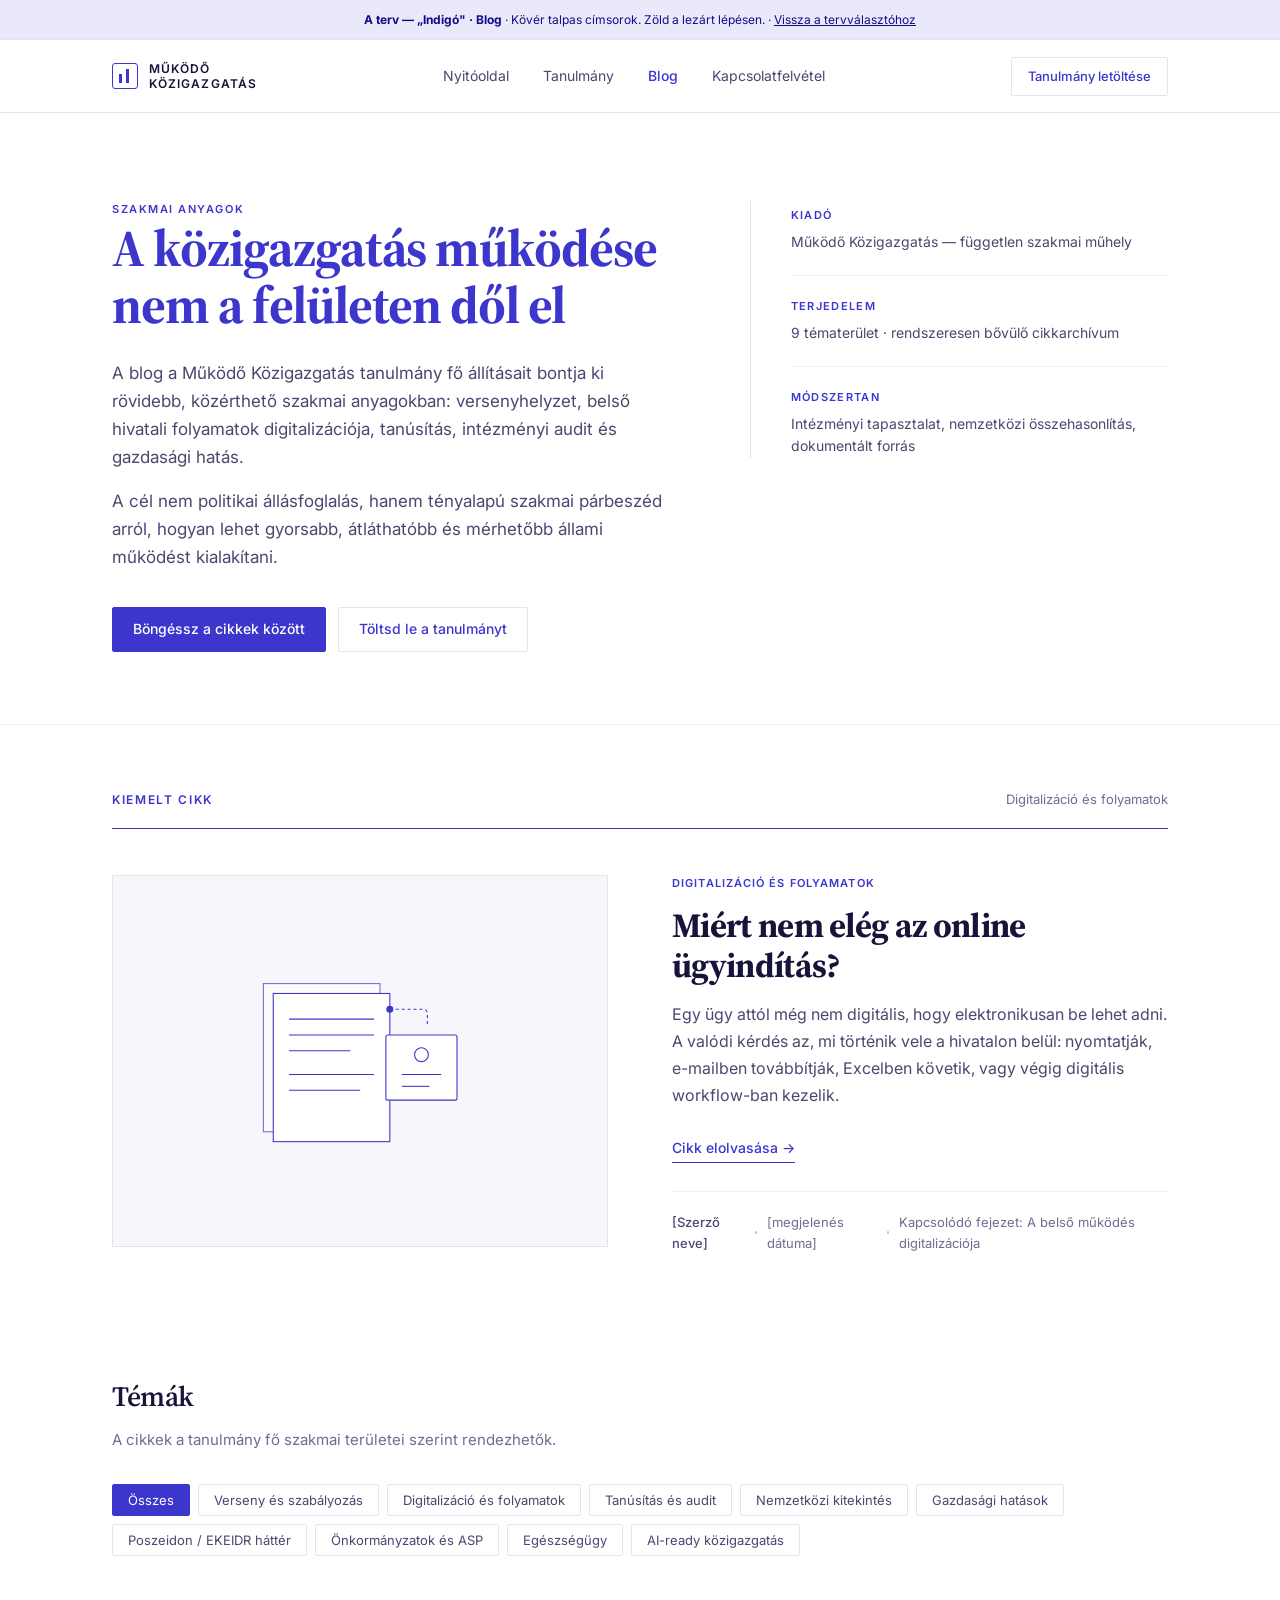
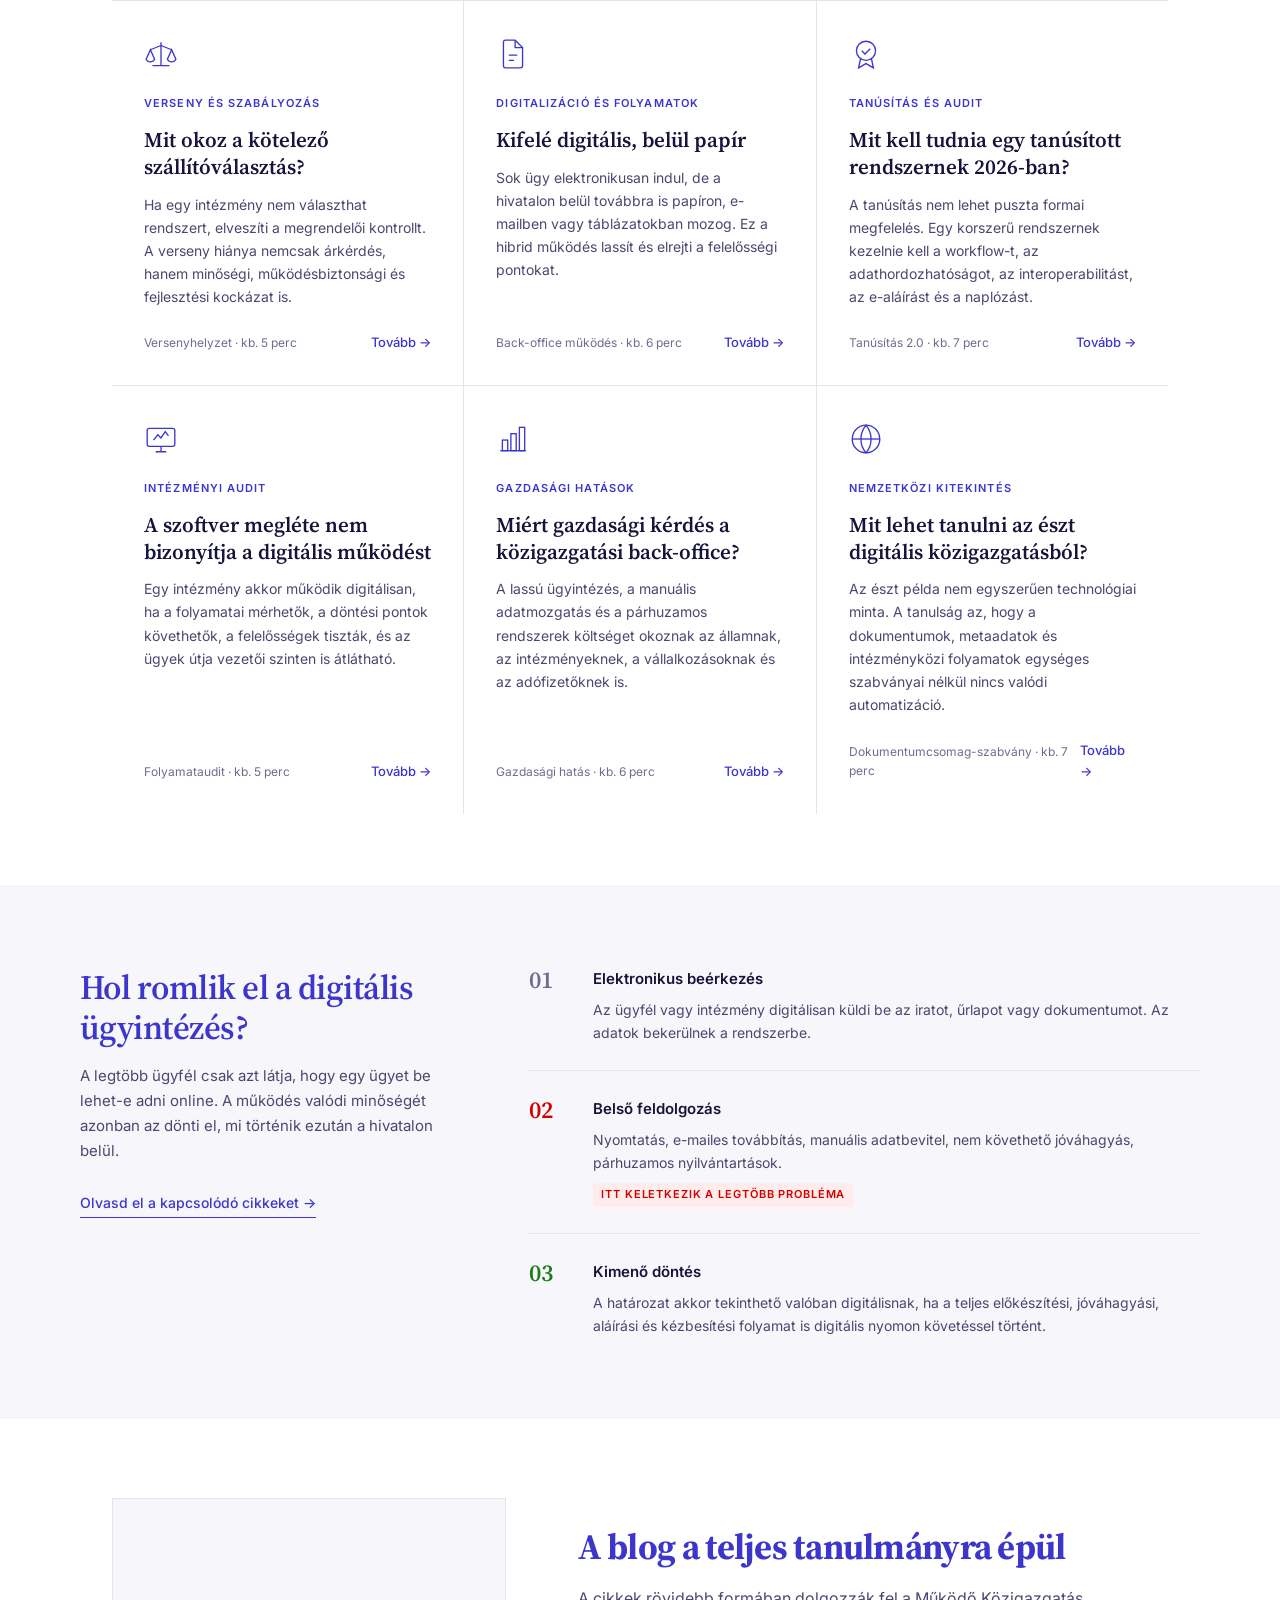
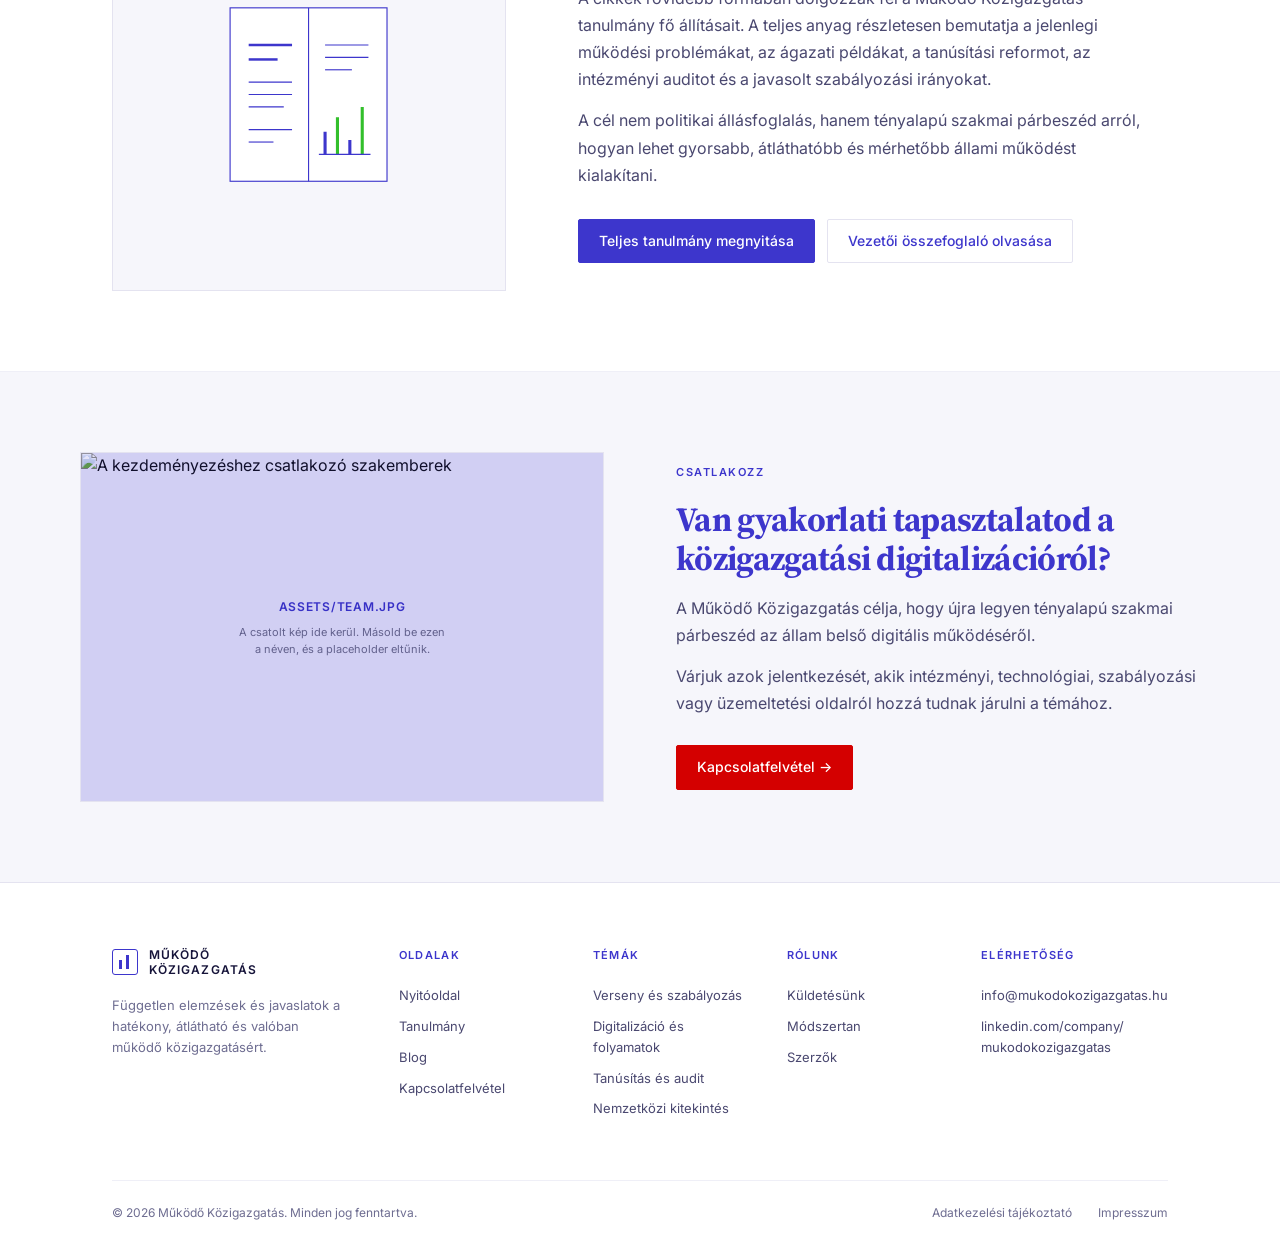
==== A-blog.html @ 6ee003f8 "Add files via upload" ====
<!DOCTYPE html>
<html lang="hu">
<head>
<meta charset="utf-8">
<meta name="viewport" content="width=device-width, initial-scale=1">
<title>A terv — Blog · Működő Közigazgatás</title>
<link href="https://fonts.googleapis.com/css2?family=Source+Serif+4:opsz,wght@8..60,400;8..60,600;8..60,700&family=Inter:wght@400;500;600&display=swap" rel="stylesheet">
<style>
:root{
  --indigo:#3D36CC;
  --indigo-deep:#130D87;
  --red-text:#D40000;
  --green:#32BF2B;
  --green-text:#1F7A1A;
  --green-soft:#E9F8E8;
  --ink:#16143A;
  --ink-2:#4A4870;
  --ink-3:#6E6D91;
  --line:#E4E3F0;
  --line-soft:#EFEFF7;
  --bg:#ffffff;
  --bg-2:#F6F6FB;
  --indigo-soft:#EAE9FA;
  --maxw:1120px;
  --serif:"Source Serif 4",Georgia,serif;
  --sans:"Inter",-apple-system,BlinkMacSystemFont,"Segoe UI",sans-serif;
}
*{box-sizing:border-box;margin:0;padding:0}
html{scroll-behavior:smooth}
body{font-family:var(--sans);color:var(--ink);background:var(--bg);
  -webkit-font-smoothing:antialiased;font-size:16px;line-height:1.6}
.wrap{max-width:var(--maxw);margin:0 auto;padding:0 32px}
a{color:inherit;text-decoration:none}

header{border-bottom:1px solid var(--line);position:sticky;top:0;
  background:rgba(255,255,255,.93);backdrop-filter:blur(8px);z-index:50}
.hdr{display:flex;align-items:center;justify-content:space-between;height:72px}
.logo{display:flex;align-items:center;gap:11px}
.logo-mark{width:26px;height:26px;border:1.5px solid var(--indigo);border-radius:3px;position:relative;flex:none}
.logo-mark::before,.logo-mark::after{content:"";position:absolute;bottom:5px;width:3px;background:var(--indigo)}
.logo-mark::before{left:6px;height:9px}
.logo-mark::after{left:13px;height:14px}
.logo-txt{font-size:12px;font-weight:600;letter-spacing:.09em;text-transform:uppercase;line-height:1.25}
nav{display:flex;align-items:center;gap:34px}
nav a{font-size:14px;color:var(--ink-2);transition:color .15s}
nav a:hover,nav a.active{color:var(--indigo)}
nav a.active{font-weight:500}
.btn{display:inline-flex;align-items:center;gap:8px;font-size:14px;font-weight:500;
  padding:10px 20px;border-radius:2px;border:1px solid var(--indigo);background:var(--indigo);
  color:#fff;transition:all .15s;cursor:pointer;font-family:inherit}
.btn:hover{background:var(--indigo-deep);border-color:var(--indigo-deep)}
.btn-ghost{background:transparent;color:var(--indigo);border-color:var(--line)}
.btn-ghost:hover{background:var(--indigo-soft);border-color:var(--indigo)}
.btn-red{background:var(--red-text);border-color:var(--red-text)}
.btn-red:hover{background:#a80000;border-color:#a80000}
.btn-sm{padding:8px 16px;font-size:13px}
.link-arrow{display:inline-flex;align-items:center;gap:8px;font-size:14px;font-weight:500;
  color:var(--indigo);padding-bottom:3px;border-bottom:1px solid var(--indigo);transition:gap .15s}
.link-arrow:hover{gap:13px}
.eyebrow{font-size:11px;font-weight:600;letter-spacing:.14em;text-transform:uppercase;color:var(--indigo)}
.sec-head{display:flex;align-items:baseline;justify-content:space-between;
  padding-bottom:18px;border-bottom:1px solid var(--indigo);margin-bottom:40px}
.sec-head h2{font-size:12px;font-weight:600;letter-spacing:.14em;text-transform:uppercase;color:var(--indigo)}
.sec-head span{font-size:13px;color:var(--ink-3)}

/* HERO */
.hero{padding:88px 0 72px;border-bottom:1px solid var(--line-soft)}
.hero-grid{display:grid;grid-template-columns:1.15fr .85fr;gap:72px;align-items:start}
h1{font-family:var(--serif);font-weight:700;font-size:52px;line-height:1.1;
  letter-spacing:-.02em;margin-bottom:26px;color:var(--indigo)}
.lead{font-size:17px;line-height:1.65;color:var(--ink-2);max-width:52ch}
.lead + .lead{margin-top:16px}
.hero-cta{display:flex;gap:12px;margin-top:36px}
.hero-side{border-left:1px solid var(--line);padding-left:40px;padding-top:6px}
.hero-side dt{font-size:11px;font-weight:600;letter-spacing:.12em;text-transform:uppercase;
  color:var(--indigo);margin-bottom:6px}
.hero-side dd{font-size:14px;color:var(--ink-2);padding-bottom:22px;margin-bottom:22px;
  border-bottom:1px solid var(--line-soft)}
.hero-side dd:last-child{border:0;padding-bottom:0;margin-bottom:0}

/* FEATURED */
.featured{padding:64px 0}
.feat{display:grid;grid-template-columns:1fr 1fr;gap:64px;align-items:center}
.feat-img{aspect-ratio:4/3;background:var(--bg-2);border:1px solid var(--line);
  display:flex;align-items:center;justify-content:center}
.feat-img svg{width:60%;height:auto}
.tag{display:inline-block;font-size:11px;font-weight:600;letter-spacing:.1em;
  text-transform:uppercase;color:var(--indigo);margin-bottom:14px}
.feat h3{font-family:var(--serif);font-weight:700;font-size:34px;line-height:1.16;
  letter-spacing:-.02em;margin-bottom:16px}
.feat p{font-size:16px;color:var(--ink-2);line-height:1.68;margin-bottom:26px}
.meta{display:flex;align-items:center;gap:10px;font-size:13px;color:var(--ink-3);
  padding-top:20px;border-top:1px solid var(--line-soft)}
.meta .dot{width:3px;height:3px;border-radius:50%;background:#C3C2D8}
.meta strong{font-weight:500;color:var(--ink-2)}

/* FILTERS */
.topics{padding:56px 0 0}
.topics-intro{max-width:60ch;margin-bottom:32px}
.topics-intro h2{font-family:var(--serif);font-weight:600;font-size:28px;
  letter-spacing:-.015em;margin-bottom:10px}
.topics-intro p{font-size:15px;color:var(--ink-3)}
.filters{display:flex;flex-wrap:wrap;gap:8px;padding-bottom:44px;border-bottom:1px solid var(--line)}
.chip{font-size:13px;color:var(--ink-2);padding:7px 15px;border:1px solid var(--line);
  border-radius:2px;background:#fff;cursor:pointer;transition:all .15s;font-family:inherit}
.chip:hover{border-color:var(--indigo);color:var(--indigo)}
.chip.on{background:var(--indigo);border-color:var(--indigo);color:#fff}

/* GRID */
.grid{display:grid;grid-template-columns:repeat(3,1fr);gap:1px;background:var(--line);margin-bottom:72px}
.card{padding:36px 32px 32px;background:var(--bg);display:flex;flex-direction:column;transition:background .18s}
.card:hover{background:var(--bg-2)}
.card-icon{width:34px;height:34px;margin-bottom:24px;color:var(--indigo)}
.card-icon svg{width:100%;height:100%;stroke:currentColor;fill:none;stroke-width:1.25}
.card h3{font-family:var(--serif);font-weight:600;font-size:21px;line-height:1.28;margin-bottom:12px}
.card p{font-size:14px;color:var(--ink-2);line-height:1.65;margin-bottom:24px;flex:1}
.card-foot{display:flex;align-items:center;justify-content:space-between;font-size:12px;color:var(--ink-3)}
.card-foot .arrow{color:var(--indigo);font-weight:500;font-size:13px}

/* PROCESS */
.process{background:var(--bg-2);border-top:1px solid var(--line-soft);border-bottom:1px solid var(--line-soft)}
.process-in{padding:80px 0}
.process-grid{display:grid;grid-template-columns:.9fr 1.6fr;gap:72px}
.process h2{font-family:var(--serif);font-weight:600;font-size:34px;line-height:1.18;
  letter-spacing:-.015em;margin-bottom:16px;color:var(--indigo)}
.process .sub{font-size:15px;color:var(--ink-2);line-height:1.68}
.steps{display:flex;flex-direction:column}
.step{display:grid;grid-template-columns:44px 1fr;gap:20px;padding:26px 0;border-bottom:1px solid var(--line)}
.step:first-child{padding-top:0}
.step:last-child{border-bottom:0;padding-bottom:0}
.step-num{font-family:var(--serif);font-weight:600;font-size:24px;color:var(--ink-3);line-height:1.1}
.step.hot .step-num{color:var(--red-text)}
.step.done .step-num{color:var(--green-text)}
.step h4{font-size:15px;font-weight:600;margin-bottom:7px}
.step p{font-size:14px;color:var(--ink-2);line-height:1.65}
.step-flag{display:inline-block;margin-top:9px;font-size:11px;font-weight:600;
  letter-spacing:.08em;text-transform:uppercase;color:var(--red-text);
  background:#FFECEB;padding:3px 8px;border-radius:2px}

/* STUDY */
.study{padding:80px 0}
.study-grid{display:grid;grid-template-columns:.8fr 1.2fr;gap:72px;align-items:center}
.study-img{aspect-ratio:1/1;background:var(--bg-2);border:1px solid var(--line);
  display:flex;align-items:center;justify-content:center}
.study-img svg{width:58%;height:auto}
.study h2{font-family:var(--serif);font-weight:700;font-size:36px;line-height:1.14;
  letter-spacing:-.02em;margin-bottom:18px;color:var(--indigo)}
.study p{font-size:16px;color:var(--ink-2);line-height:1.7;margin-bottom:14px;max-width:58ch}
.study .cta{display:flex;gap:12px;margin-top:30px}

/* JOIN — itt a csapatkép */
.join{background:var(--bg-2);border-top:1px solid var(--line-soft)}
.join-in{padding:80px 0}
.join-grid{display:grid;grid-template-columns:1fr 1fr;gap:72px;align-items:center}
.join h2{font-family:var(--serif);font-weight:700;font-size:34px;line-height:1.16;
  letter-spacing:-.02em;margin-bottom:16px;color:var(--indigo)}
.join p{font-size:16px;color:var(--ink-2);line-height:1.7;max-width:54ch;margin-bottom:14px}
.join .cta{margin-top:28px}
.photo{position:relative;aspect-ratio:3/2;overflow:hidden;border:1px solid var(--line);background:var(--indigo-soft)}
.photo img{width:100%;height:100%;object-fit:cover;display:block;filter:saturate(.72) contrast(1.04)}
.photo::after{content:"";position:absolute;inset:0;background:var(--indigo);
  mix-blend-mode:multiply;opacity:.14;pointer-events:none}
.photo .ph{position:absolute;inset:0;display:flex;flex-direction:column;
  align-items:center;justify-content:center;gap:8px;text-align:center;padding:24px;
  font-size:12px;color:var(--indigo);letter-spacing:.06em;text-transform:uppercase;font-weight:600}
.photo .ph small{display:block;font-size:11px;letter-spacing:0;text-transform:none;
  font-weight:400;color:var(--ink-3);max-width:30ch;line-height:1.5}

/* FOOTER */
footer{border-top:1px solid var(--line);padding:64px 0 0;font-size:14px}
.f-grid{display:grid;grid-template-columns:1.6fr 1fr 1fr 1fr 1.2fr;gap:40px;padding-bottom:56px}
.f-about p{font-size:13px;color:var(--ink-3);line-height:1.65;margin-top:18px;max-width:30ch}
.f-col h5{font-size:11px;font-weight:600;letter-spacing:.12em;text-transform:uppercase;
  margin-bottom:16px;color:var(--indigo)}
.f-col a{display:block;font-size:13px;color:var(--ink-2);padding:5px 0;transition:color .15s}
.f-col a:hover{color:var(--indigo)}
.f-contact div{font-size:13px;color:var(--ink-2);padding:5px 0}
.f-bar{border-top:1px solid var(--line-soft);padding:22px 0;display:flex;
  justify-content:space-between;font-size:12px;color:var(--ink-3)}
.f-bar div{display:flex;gap:26px}
.note{background:var(--indigo-soft);border-bottom:1px solid var(--line);padding:10px 32px;
  font-size:12px;color:var(--indigo-deep);text-align:center}
.note a{text-decoration:underline}

@media(max-width:980px){
  .hero-grid,.feat,.process-grid,.study-grid,.join-grid{grid-template-columns:1fr;gap:40px}
  .hero-side{border-left:0;border-top:1px solid var(--line);padding-left:0;padding-top:28px}
  .grid{grid-template-columns:repeat(2,1fr)}
  h1{font-size:40px}
  .f-grid{grid-template-columns:1fr 1fr;gap:36px}
  nav{display:none}
}
@media(max-width:620px){
  .wrap{padding:0 20px}
  .grid{grid-template-columns:1fr}
  h1{font-size:32px}
  .hero-cta{flex-direction:column}
  .f-grid{grid-template-columns:1fr}
}
</style>
</head>
<body>

<div class="note"><strong>A terv — „Indigó" · Blog</strong> · Kövér talpas címsorok. Zöld a lezárt lépésen. · <a href="index.html">Vissza a tervválasztóhoz</a></div>

<header>
  <div class="wrap hdr">
    <a href="A-nyitooldal.html" class="logo"><span class="logo-mark"></span><span class="logo-txt">Működő<br>Közigazgatás</span></a>
    <nav><a href="A-nyitooldal.html">Nyitóoldal</a><a href="#">Tanulmány</a><a href="#" class="active">Blog</a><a href="#">Kapcsolatfelvétel</a></nav>
    <a href="#" class="btn btn-ghost btn-sm">Tanulmány letöltése</a>
  </div>
</header>

<section class="hero">
  <div class="wrap hero-grid">
    <div>
      <div class="eyebrow">Szakmai anyagok</div>
      <h1>A közigazgatás működése<br>nem a felületen dől el</h1>
      <p class="lead">A blog a Működő Közigazgatás tanulmány fő állításait bontja ki rövidebb, közérthető szakmai anyagokban: versenyhelyzet, belső hivatali folyamatok digitalizációja, tanúsítás, intézményi audit és gazdasági hatás.</p>
      <p class="lead">A cél nem politikai állásfoglalás, hanem tényalapú szakmai párbeszéd arról, hogyan lehet gyorsabb, átláthatóbb és mérhetőbb állami működést kialakítani.</p>
      <div class="hero-cta">
        <a href="#cikkek" class="btn">Böngéssz a cikkek között</a>
        <a href="#" class="btn btn-ghost">Töltsd le a tanulmányt</a>
      </div>
    </div>
    <dl class="hero-side">
      <dt>Kiadó</dt>
      <dd>Működő Közigazgatás — független szakmai műhely</dd>
      <dt>Terjedelem</dt>
      <dd>9 tématerület · rendszeresen bővülő cikkarchívum</dd>
      <dt>Módszertan</dt>
      <dd>Intézményi tapasztalat, nemzetközi összehasonlítás, dokumentált forrás</dd>
    </dl>
  </div>
</section>

<section class="featured">
  <div class="wrap">
    <div class="sec-head"><h2>Kiemelt cikk</h2><span>Digitalizáció és folyamatok</span></div>
    <div class="feat">
      <div class="feat-img">
        <svg viewBox="0 0 300 225" fill="none" stroke="#3D36CC" stroke-width="1.1">
          <rect x="52" y="34" width="118" height="150" fill="#fff" opacity=".7"/>
          <rect x="62" y="44" width="118" height="150" fill="#fff"/>
          <line x1="78" y1="70" x2="164" y2="70"/><line x1="78" y1="86" x2="164" y2="86"/>
          <line x1="78" y1="102" x2="140" y2="102"/><line x1="78" y1="126" x2="164" y2="126"/>
          <line x1="78" y1="142" x2="150" y2="142"/>
          <rect x="176" y="86" width="72" height="66" rx="2" fill="#fff"/>
          <circle cx="212" cy="106" r="7"/><line x1="192" y1="126" x2="232" y2="126"/>
          <line x1="192" y1="138" x2="220" y2="138"/>
          <path d="M180 60 h34 a4 4 0 0 1 4 4 v14" stroke-dasharray="3 3"/>
          <circle cx="180" cy="60" r="3" fill="#3D36CC"/>
        </svg>
      </div>
      <div>
        <span class="tag">Digitalizáció és folyamatok</span>
        <h3>Miért nem elég az online ügyindítás?</h3>
        <p>Egy ügy attól még nem digitális, hogy elektronikusan be lehet adni. A valódi kérdés az, mi történik vele a hivatalon belül: nyomtatják, e-mailben továbbítják, Excelben követik, vagy végig digitális workflow-ban kezelik.</p>
        <a href="#" class="link-arrow">Cikk elolvasása →</a>
        <div class="meta" style="margin-top:28px">
          <strong>[Szerző neve]</strong><span class="dot"></span>
          <span>[megjelenés dátuma]</span><span class="dot"></span>
          <span>Kapcsolódó fejezet: A belső működés digitalizációja</span>
        </div>
      </div>
    </div>
  </div>
</section>

<section class="topics" id="cikkek">
  <div class="wrap">
    <div class="topics-intro">
      <h2>Témák</h2>
      <p>A cikkek a tanulmány fő szakmai területei szerint rendezhetők.</p>
    </div>
    <div class="filters">
      <button class="chip on">Összes</button>
      <button class="chip">Verseny és szabályozás</button>
      <button class="chip">Digitalizáció és folyamatok</button>
      <button class="chip">Tanúsítás és audit</button>
      <button class="chip">Nemzetközi kitekintés</button>
      <button class="chip">Gazdasági hatások</button>
      <button class="chip">Poszeidon / EKEIDR háttér</button>
      <button class="chip">Önkormányzatok és ASP</button>
      <button class="chip">Egészségügy</button>
      <button class="chip">AI-ready közigazgatás</button>
    </div>
  </div>
  <div class="wrap">
    <div class="grid">
      <article class="card">
        <div class="card-icon"><svg viewBox="0 0 32 32"><path d="M16 5v22M8 27h16M16 8 6 12M16 8l10 4"/><path d="M6 12 2 21a4.5 4.5 0 0 0 8 0Z"/><path d="M26 12l-4 9a4.5 4.5 0 0 0 8 0Z"/></svg></div>
        <span class="tag">Verseny és szabályozás</span>
        <h3>Mit okoz a kötelező szállítóválasztás?</h3>
        <p>Ha egy intézmény nem választhat rendszert, elveszíti a megrendelői kontrollt. A verseny hiánya nemcsak árkérdés, hanem minőségi, működésbiztonsági és fejlesztési kockázat is.</p>
        <div class="card-foot"><span>Versenyhelyzet · kb. 5 perc</span><span class="arrow">Tovább →</span></div>
      </article>
      <article class="card">
        <div class="card-icon"><svg viewBox="0 0 32 32"><path d="M18 3H9a2 2 0 0 0-2 2v22a2 2 0 0 0 2 2h14a2 2 0 0 0 2-2V10Z"/><path d="M18 3v7h7"/><path d="M12 17h8M12 22h5"/></svg></div>
        <span class="tag">Digitalizáció és folyamatok</span>
        <h3>Kifelé digitális, belül papír</h3>
        <p>Sok ügy elektronikusan indul, de a hivatalon belül továbbra is papíron, e-mailben vagy táblázatokban mozog. Ez a hibrid működés lassít és elrejti a felelősségi pontokat.</p>
        <div class="card-foot"><span>Back-office működés · kb. 6 perc</span><span class="arrow">Tovább →</span></div>
      </article>
      <article class="card">
        <div class="card-icon"><svg viewBox="0 0 32 32"><circle cx="16" cy="13" r="9"/><path d="m11 20-2 9 7-4 7 4-2-9"/><path d="m12 13 3 3 5-5"/></svg></div>
        <span class="tag">Tanúsítás és audit</span>
        <h3>Mit kell tudnia egy tanúsított rendszernek 2026-ban?</h3>
        <p>A tanúsítás nem lehet puszta formai megfelelés. Egy korszerű rendszernek kezelnie kell a workflow-t, az adathordozhatóságot, az interoperabilitást, az e-aláírást és a naplózást.</p>
        <div class="card-foot"><span>Tanúsítás 2.0 · kb. 7 perc</span><span class="arrow">Tovább →</span></div>
      </article>
      <article class="card">
        <div class="card-icon"><svg viewBox="0 0 32 32"><rect x="3" y="6" width="26" height="17" rx="2"/><path d="M11 28h10M16 23v5"/><path d="M9 17l4-5 3 3 4-6 3 4"/></svg></div>
        <span class="tag">Intézményi audit</span>
        <h3>A szoftver megléte nem bizonyítja a digitális működést</h3>
        <p>Egy intézmény akkor működik digitálisan, ha a folyamatai mérhetők, a döntési pontok követhetők, a felelősségek tiszták, és az ügyek útja vezetői szinten is átlátható.</p>
        <div class="card-foot"><span>Folyamataudit · kb. 5 perc</span><span class="arrow">Tovább →</span></div>
      </article>
      <article class="card">
        <div class="card-icon"><svg viewBox="0 0 32 32"><path d="M4 27h24"/><rect x="6" y="17" width="5" height="10"/><rect x="14" y="11" width="5" height="16"/><rect x="22" y="5" width="5" height="22"/></svg></div>
        <span class="tag">Gazdasági hatások</span>
        <h3>Miért gazdasági kérdés a közigazgatási back-office?</h3>
        <p>A lassú ügyintézés, a manuális adatmozgatás és a párhuzamos rendszerek költséget okoznak az államnak, az intézményeknek, a vállalkozásoknak és az adófizetőknek is.</p>
        <div class="card-foot"><span>Gazdasági hatás · kb. 6 perc</span><span class="arrow">Tovább →</span></div>
      </article>
      <article class="card">
        <div class="card-icon"><svg viewBox="0 0 32 32"><circle cx="16" cy="16" r="13"/><path d="M3 16h26"/><path d="M16 3a20 20 0 0 1 0 26 20 20 0 0 1 0-26Z"/></svg></div>
        <span class="tag">Nemzetközi kitekintés</span>
        <h3>Mit lehet tanulni az észt digitális közigazgatásból?</h3>
        <p>Az észt példa nem egyszerűen technológiai minta. A tanulság az, hogy a dokumentumok, metaadatok és intézményközi folyamatok egységes szabványai nélkül nincs valódi automatizáció.</p>
        <div class="card-foot"><span>Dokumentumcsomag-szabvány · kb. 7 perc</span><span class="arrow">Tovább →</span></div>
      </article>
    </div>
  </div>
</section>

<section class="process">
  <div class="wrap process-in">
    <div class="process-grid">
      <div>
        <h2>Hol romlik el a digitális ügyintézés?</h2>
        <p class="sub">A legtöbb ügyfél csak azt látja, hogy egy ügyet be lehet-e adni online. A működés valódi minőségét azonban az dönti el, mi történik ezután a hivatalon belül.</p>
        <div style="margin-top:26px"><a href="#cikkek" class="link-arrow">Olvasd el a kapcsolódó cikkeket →</a></div>
      </div>
      <div class="steps">
        <div class="step">
          <div class="step-num">01</div>
          <div>
            <h4>Elektronikus beérkezés</h4>
            <p>Az ügyfél vagy intézmény digitálisan küldi be az iratot, űrlapot vagy dokumentumot. Az adatok bekerülnek a rendszerbe.</p>
          </div>
        </div>
        <div class="step hot">
          <div class="step-num">02</div>
          <div>
            <h4>Belső feldolgozás</h4>
            <p>Nyomtatás, e-mailes továbbítás, manuális adatbevitel, nem követhető jóváhagyás, párhuzamos nyilvántartások.</p>
            <span class="step-flag">Itt keletkezik a legtöbb probléma</span>
          </div>
        </div>
        <div class="step done">
          <div class="step-num">03</div>
          <div>
            <h4>Kimenő döntés</h4>
            <p>A határozat akkor tekinthető valóban digitálisnak, ha a teljes előkészítési, jóváhagyási, aláírási és kézbesítési folyamat is digitális nyomon követéssel történt.</p>
          </div>
        </div>
      </div>
    </div>
  </div>
</section>

<section class="study">
  <div class="wrap study-grid">
    <div class="study-img">
      <svg viewBox="0 0 220 220" fill="none" stroke="#3D36CC" stroke-width="1.1">
        <rect x="34" y="26" width="152" height="168" fill="#fff"/>
        <line x1="110" y1="26" x2="110" y2="194"/>
        <line x1="52" y1="62" x2="94" y2="62" stroke-width="2.4"/><line x1="52" y1="76" x2="80" y2="76" stroke-width="2.4"/>
        <line x1="52" y1="98" x2="94" y2="98"/><line x1="52" y1="110" x2="94" y2="110"/>
        <line x1="52" y1="122" x2="86" y2="122"/><line x1="52" y1="144" x2="94" y2="144"/>
        <line x1="52" y1="156" x2="76" y2="156"/>
        <line x1="126" y1="62" x2="168" y2="62"/><line x1="126" y1="74" x2="168" y2="74"/>
        <line x1="126" y1="86" x2="152" y2="86"/>
        <path d="M126 168 v-22 M150 168 v-14" stroke-width="3"/>
        <path d="M138 168 v-36 M162 168 v-46" stroke="#32BF2B" stroke-width="3"/>
        <line x1="120" y1="168" x2="170" y2="168"/>
      </svg>
    </div>
    <div>
      <h2>A blog a teljes tanulmányra épül</h2>
      <p>A cikkek rövidebb formában dolgozzák fel a Működő Közigazgatás tanulmány fő állításait. A teljes anyag részletesen bemutatja a jelenlegi működési problémákat, az ágazati példákat, a tanúsítási reformot, az intézményi auditot és a javasolt szabályozási irányokat.</p>
      <p>A cél nem politikai állásfoglalás, hanem tényalapú szakmai párbeszéd arról, hogyan lehet gyorsabb, átláthatóbb és mérhetőbb állami működést kialakítani.</p>
      <div class="cta">
        <a href="#" class="btn">Teljes tanulmány megnyitása</a>
        <a href="#" class="btn btn-ghost">Vezetői összefoglaló olvasása</a>
      </div>
    </div>
  </div>
</section>

<section class="join">
  <div class="wrap join-in">
    <div class="join-grid">
      <div class="photo">
        <img src="assets/team.jpg" alt="A kezdeményezéshez csatlakozó szakemberek">
        <div class="ph">
          assets/team.jpg
          <small>A csatolt kép ide kerül. Másold be ezen a néven, és a placeholder eltűnik.</small>
        </div>
      </div>
      <div>
        <div class="eyebrow" style="margin-bottom:18px">Csatlakozz</div>
        <h2>Van gyakorlati tapasztalatod a közigazgatási digitalizációról?</h2>
        <p>A Működő Közigazgatás célja, hogy újra legyen tényalapú szakmai párbeszéd az állam belső digitális működéséről.</p>
        <p>Várjuk azok jelentkezését, akik intézményi, technológiai, szabályozási vagy üzemeltetési oldalról hozzá tudnak járulni a témához.</p>
        <div class="cta"><a href="#" class="btn btn-red">Kapcsolatfelvétel →</a></div>
      </div>
    </div>
  </div>
</section>

<footer>
  <div class="wrap">
    <div class="f-grid">
      <div class="f-about">
        <div class="logo"><span class="logo-mark"></span><span class="logo-txt">Működő<br>Közigazgatás</span></div>
        <p>Független elemzések és javaslatok a hatékony, átlátható és valóban működő közigazgatásért.</p>
      </div>
      <div class="f-col"><h5>Oldalak</h5><a href="A-nyitooldal.html">Nyitóoldal</a><a href="#">Tanulmány</a><a href="#">Blog</a><a href="#">Kapcsolatfelvétel</a></div>
      <div class="f-col"><h5>Témák</h5><a href="#">Verseny és szabályozás</a><a href="#">Digitalizáció és folyamatok</a><a href="#">Tanúsítás és audit</a><a href="#">Nemzetközi kitekintés</a></div>
      <div class="f-col"><h5>Rólunk</h5><a href="#">Küldetésünk</a><a href="#">Módszertan</a><a href="#">Szerzők</a></div>
      <div class="f-col f-contact"><h5>Elérhetőség</h5><div>info@mukodokozigazgatas.hu</div><div>linkedin.com/company/<br>mukodokozigazgatas</div></div>
    </div>
    <div class="f-bar">
      <span>© 2026 Működő Közigazgatás. Minden jog fenntartva.</span>
      <div><a href="#">Adatkezelési tájékoztató</a><a href="#">Impresszum</a></div>
    </div>
  </div>
</footer>

<script>
document.querySelectorAll('.chip').forEach(c=>{
  c.addEventListener('click',()=>{
    document.querySelectorAll('.chip').forEach(x=>x.classList.remove('on'));
    c.classList.add('on');
    const t=c.textContent.trim();
    document.querySelectorAll('.card').forEach(card=>{
      const tag=card.querySelector('.tag').textContent.trim();
      card.style.display=(t==='Összes'||tag===t)?'':'none';
    });
  });
});
</script>

</body>
</html>
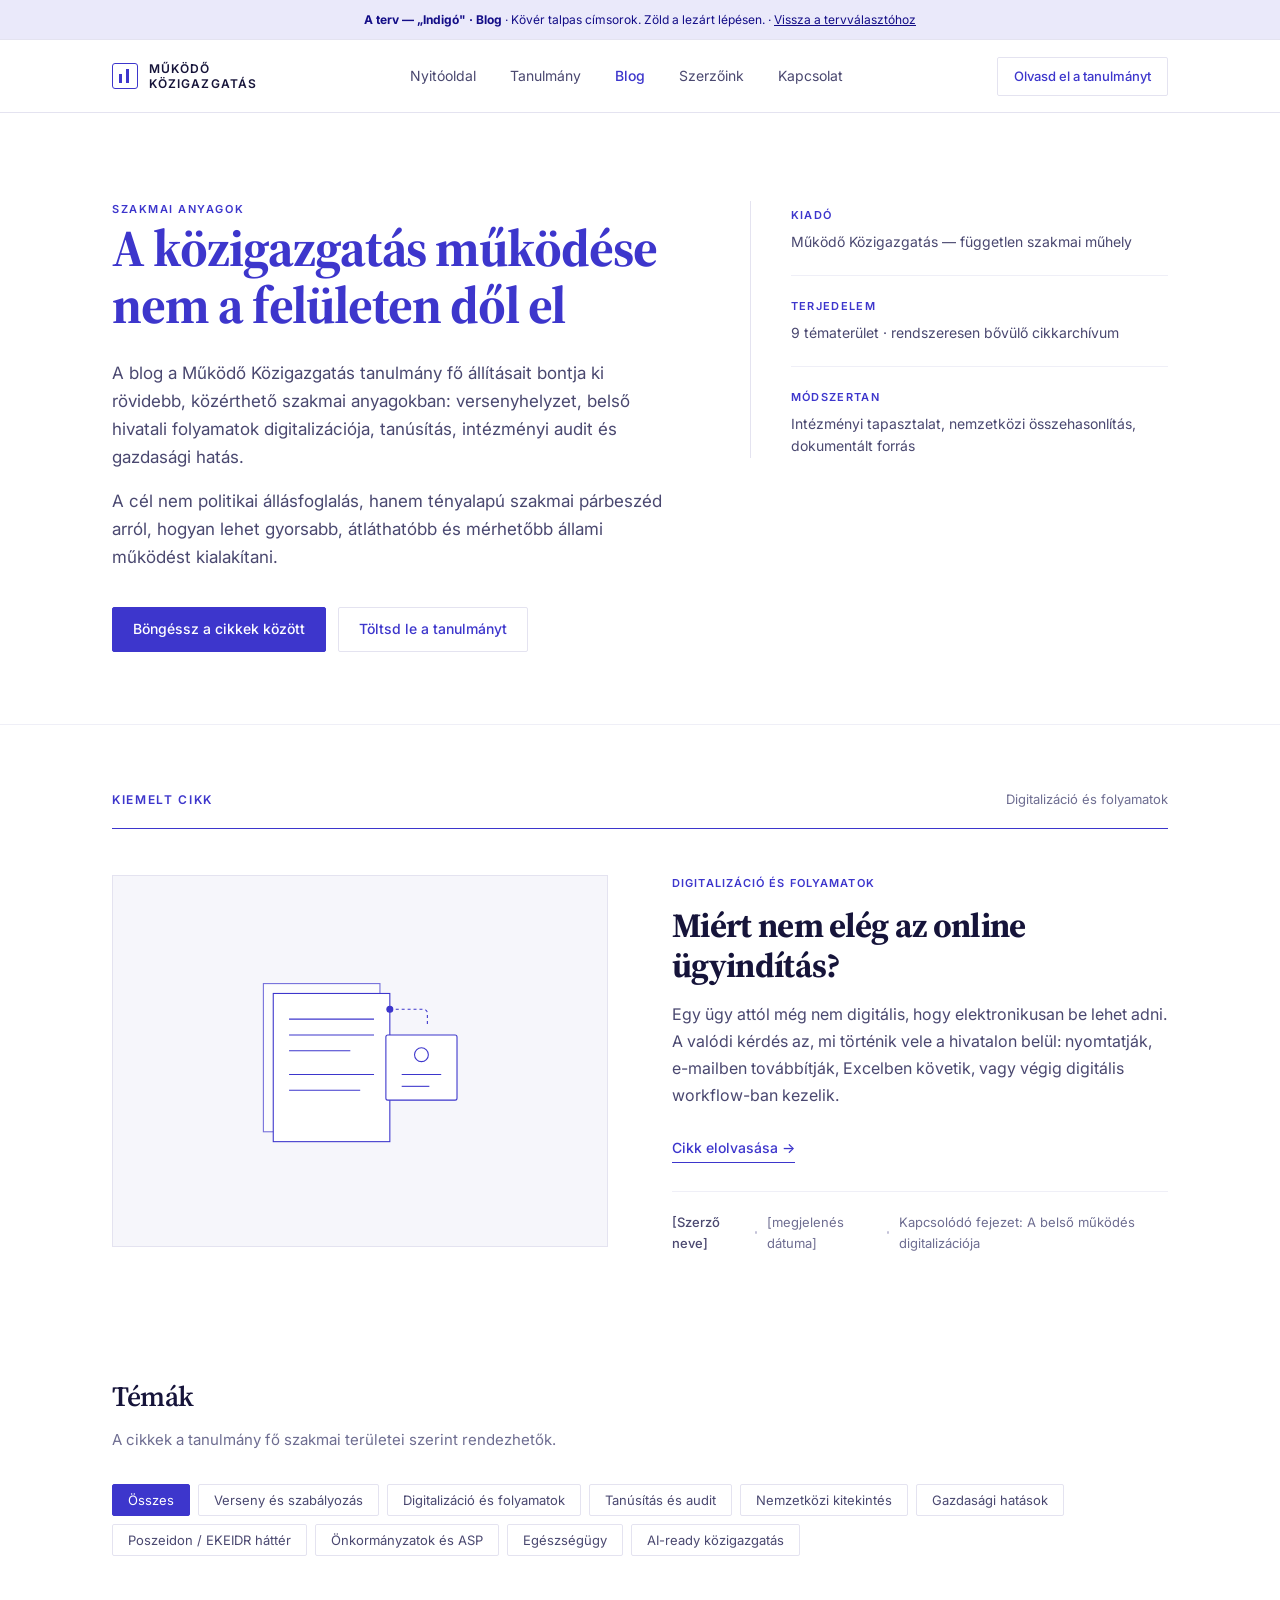
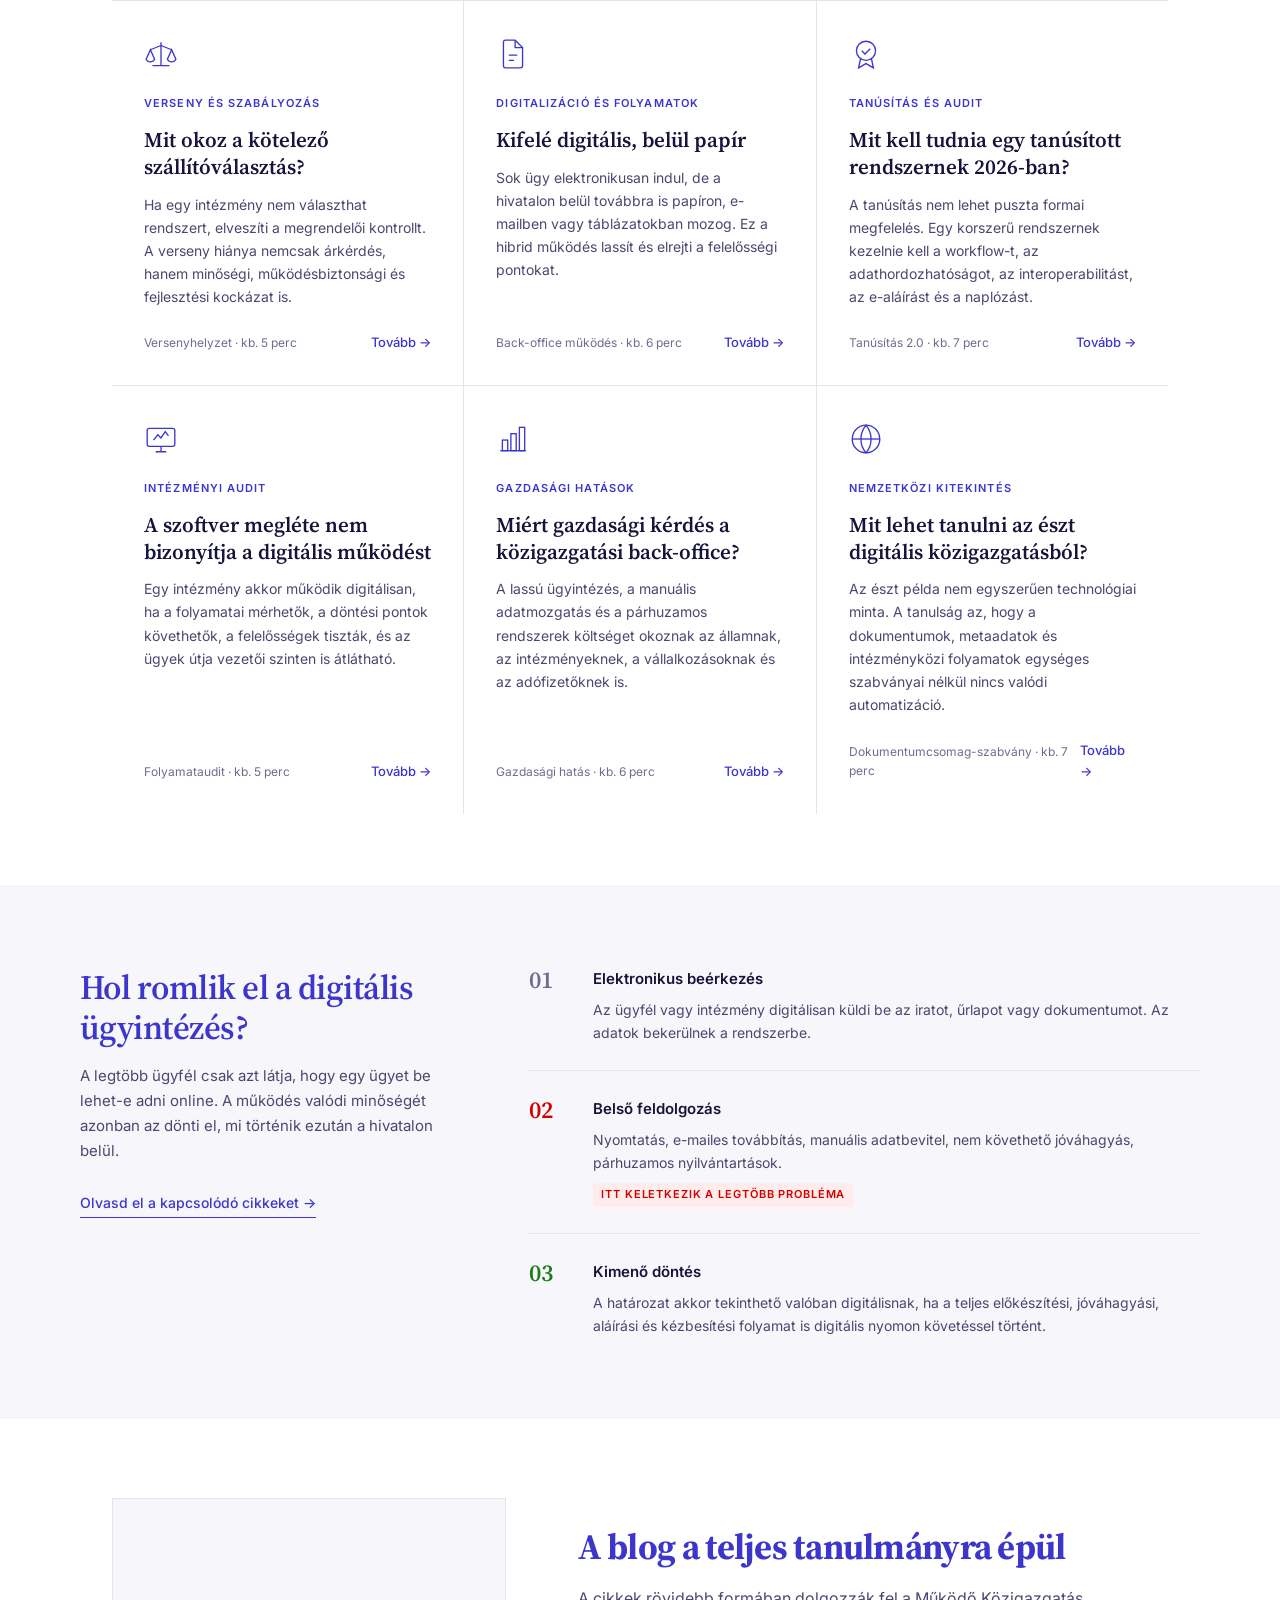
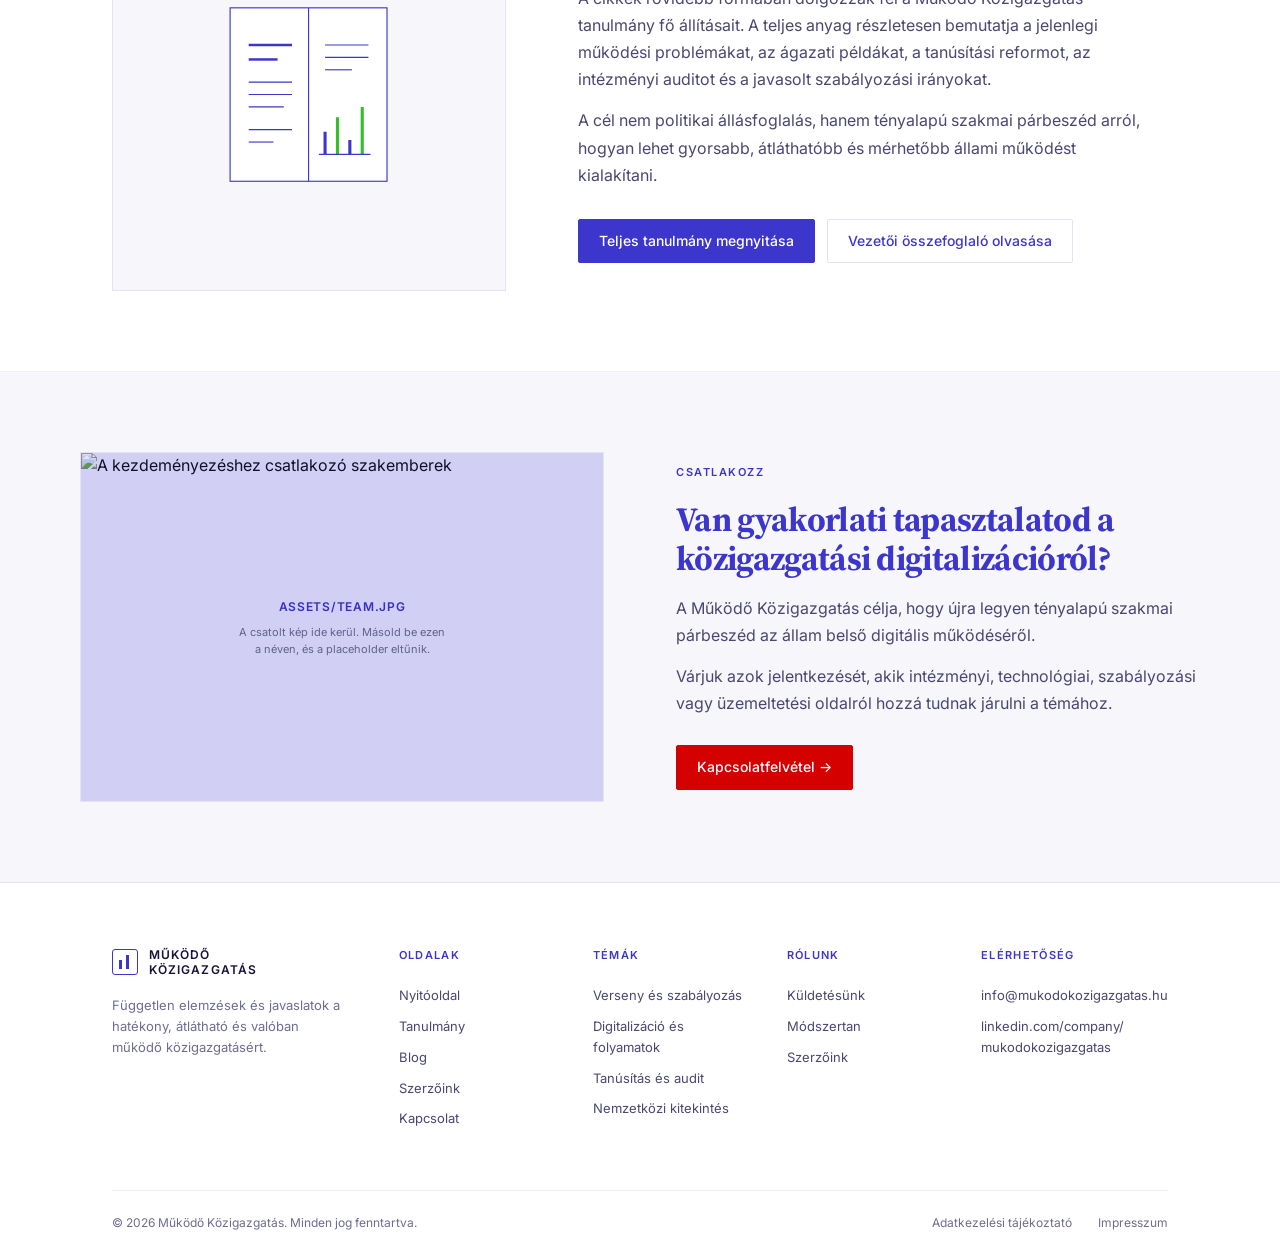
==== commit ad89ca77: "Add files via upload" ====
--- a/A-blog.html
+++ b/A-blog.html
@@ -206,8 +206,8 @@
 <header>
   <div class="wrap hdr">
     <a href="A-nyitooldal.html" class="logo"><span class="logo-mark"></span><span class="logo-txt">Működő<br>Közigazgatás</span></a>
-    <nav><a href="A-nyitooldal.html">Nyitóoldal</a><a href="#">Tanulmány</a><a href="#" class="active">Blog</a><a href="#">Kapcsolatfelvétel</a></nav>
-    <a href="#" class="btn btn-ghost btn-sm">Tanulmány letöltése</a>
+    <nav><a href="A-nyitooldal.html">Nyitóoldal</a><a href="A-tanulmany.html">Tanulmány</a><a href="#" class="active">Blog</a><a href="A-szerzoink.html">Szerzőink</a><a href="#">Kapcsolat</a></nav>
+    <a href="A-tanulmany.html" class="btn btn-ghost btn-sm">Olvasd el a tanulmányt</a>
   </div>
 </header>
 
@@ -220,7 +220,7 @@
       <p class="lead">A cél nem politikai állásfoglalás, hanem tényalapú szakmai párbeszéd arról, hogyan lehet gyorsabb, átláthatóbb és mérhetőbb állami működést kialakítani.</p>
       <div class="hero-cta">
         <a href="#cikkek" class="btn">Böngéssz a cikkek között</a>
-        <a href="#" class="btn btn-ghost">Töltsd le a tanulmányt</a>
+        <a href="A-tanulmany.html" class="btn btn-ghost">Töltsd le a tanulmányt</a>
       </div>
     </div>
     <dl class="hero-side">
@@ -256,7 +256,7 @@
         <span class="tag">Digitalizáció és folyamatok</span>
         <h3>Miért nem elég az online ügyindítás?</h3>
         <p>Egy ügy attól még nem digitális, hogy elektronikusan be lehet adni. A valódi kérdés az, mi történik vele a hivatalon belül: nyomtatják, e-mailben továbbítják, Excelben követik, vagy végig digitális workflow-ban kezelik.</p>
-        <a href="#" class="link-arrow">Cikk elolvasása →</a>
+        <a href="A-cikk.html" class="link-arrow">Cikk elolvasása →</a>
         <div class="meta" style="margin-top:28px">
           <strong>[Szerző neve]</strong><span class="dot"></span>
           <span>[megjelenés dátuma]</span><span class="dot"></span>
@@ -293,42 +293,42 @@
         <span class="tag">Verseny és szabályozás</span>
         <h3>Mit okoz a kötelező szállítóválasztás?</h3>
         <p>Ha egy intézmény nem választhat rendszert, elveszíti a megrendelői kontrollt. A verseny hiánya nemcsak árkérdés, hanem minőségi, működésbiztonsági és fejlesztési kockázat is.</p>
-        <div class="card-foot"><span>Versenyhelyzet · kb. 5 perc</span><span class="arrow">Tovább →</span></div>
+        <div class="card-foot"><span>Versenyhelyzet · kb. 5 perc</span><a href="A-cikk.html" class="arrow">Tovább →</a></div>
       </article>
       <article class="card">
         <div class="card-icon"><svg viewBox="0 0 32 32"><path d="M18 3H9a2 2 0 0 0-2 2v22a2 2 0 0 0 2 2h14a2 2 0 0 0 2-2V10Z"/><path d="M18 3v7h7"/><path d="M12 17h8M12 22h5"/></svg></div>
         <span class="tag">Digitalizáció és folyamatok</span>
         <h3>Kifelé digitális, belül papír</h3>
         <p>Sok ügy elektronikusan indul, de a hivatalon belül továbbra is papíron, e-mailben vagy táblázatokban mozog. Ez a hibrid működés lassít és elrejti a felelősségi pontokat.</p>
-        <div class="card-foot"><span>Back-office működés · kb. 6 perc</span><span class="arrow">Tovább →</span></div>
+        <div class="card-foot"><span>Back-office működés · kb. 6 perc</span><a href="A-cikk.html" class="arrow">Tovább →</a></div>
       </article>
       <article class="card">
         <div class="card-icon"><svg viewBox="0 0 32 32"><circle cx="16" cy="13" r="9"/><path d="m11 20-2 9 7-4 7 4-2-9"/><path d="m12 13 3 3 5-5"/></svg></div>
         <span class="tag">Tanúsítás és audit</span>
         <h3>Mit kell tudnia egy tanúsított rendszernek 2026-ban?</h3>
         <p>A tanúsítás nem lehet puszta formai megfelelés. Egy korszerű rendszernek kezelnie kell a workflow-t, az adathordozhatóságot, az interoperabilitást, az e-aláírást és a naplózást.</p>
-        <div class="card-foot"><span>Tanúsítás 2.0 · kb. 7 perc</span><span class="arrow">Tovább →</span></div>
+        <div class="card-foot"><span>Tanúsítás 2.0 · kb. 7 perc</span><a href="A-cikk.html" class="arrow">Tovább →</a></div>
       </article>
       <article class="card">
         <div class="card-icon"><svg viewBox="0 0 32 32"><rect x="3" y="6" width="26" height="17" rx="2"/><path d="M11 28h10M16 23v5"/><path d="M9 17l4-5 3 3 4-6 3 4"/></svg></div>
         <span class="tag">Intézményi audit</span>
         <h3>A szoftver megléte nem bizonyítja a digitális működést</h3>
         <p>Egy intézmény akkor működik digitálisan, ha a folyamatai mérhetők, a döntési pontok követhetők, a felelősségek tiszták, és az ügyek útja vezetői szinten is átlátható.</p>
-        <div class="card-foot"><span>Folyamataudit · kb. 5 perc</span><span class="arrow">Tovább →</span></div>
+        <div class="card-foot"><span>Folyamataudit · kb. 5 perc</span><a href="A-cikk.html" class="arrow">Tovább →</a></div>
       </article>
       <article class="card">
         <div class="card-icon"><svg viewBox="0 0 32 32"><path d="M4 27h24"/><rect x="6" y="17" width="5" height="10"/><rect x="14" y="11" width="5" height="16"/><rect x="22" y="5" width="5" height="22"/></svg></div>
         <span class="tag">Gazdasági hatások</span>
         <h3>Miért gazdasági kérdés a közigazgatási back-office?</h3>
         <p>A lassú ügyintézés, a manuális adatmozgatás és a párhuzamos rendszerek költséget okoznak az államnak, az intézményeknek, a vállalkozásoknak és az adófizetőknek is.</p>
-        <div class="card-foot"><span>Gazdasági hatás · kb. 6 perc</span><span class="arrow">Tovább →</span></div>
+        <div class="card-foot"><span>Gazdasági hatás · kb. 6 perc</span><a href="A-cikk.html" class="arrow">Tovább →</a></div>
       </article>
       <article class="card">
         <div class="card-icon"><svg viewBox="0 0 32 32"><circle cx="16" cy="16" r="13"/><path d="M3 16h26"/><path d="M16 3a20 20 0 0 1 0 26 20 20 0 0 1 0-26Z"/></svg></div>
         <span class="tag">Nemzetközi kitekintés</span>
         <h3>Mit lehet tanulni az észt digitális közigazgatásból?</h3>
         <p>Az észt példa nem egyszerűen technológiai minta. A tanulság az, hogy a dokumentumok, metaadatok és intézményközi folyamatok egységes szabványai nélkül nincs valódi automatizáció.</p>
-        <div class="card-foot"><span>Dokumentumcsomag-szabvány · kb. 7 perc</span><span class="arrow">Tovább →</span></div>
+        <div class="card-foot"><span>Dokumentumcsomag-szabvány · kb. 7 perc</span><a href="A-cikk.html" class="arrow">Tovább →</a></div>
       </article>
     </div>
   </div>
@@ -392,8 +392,8 @@
       <p>A cikkek rövidebb formában dolgozzák fel a Működő Közigazgatás tanulmány fő állításait. A teljes anyag részletesen bemutatja a jelenlegi működési problémákat, az ágazati példákat, a tanúsítási reformot, az intézményi auditot és a javasolt szabályozási irányokat.</p>
       <p>A cél nem politikai állásfoglalás, hanem tényalapú szakmai párbeszéd arról, hogyan lehet gyorsabb, átláthatóbb és mérhetőbb állami működést kialakítani.</p>
       <div class="cta">
-        <a href="#" class="btn">Teljes tanulmány megnyitása</a>
-        <a href="#" class="btn btn-ghost">Vezetői összefoglaló olvasása</a>
+        <a href="A-tanulmany.html" class="btn">Teljes tanulmány megnyitása</a>
+        <a href="A-tanulmany.html" class="btn btn-ghost">Vezetői összefoglaló olvasása</a>
       </div>
     </div>
   </div>
@@ -427,9 +427,9 @@
         <div class="logo"><span class="logo-mark"></span><span class="logo-txt">Működő<br>Közigazgatás</span></div>
         <p>Független elemzések és javaslatok a hatékony, átlátható és valóban működő közigazgatásért.</p>
       </div>
-      <div class="f-col"><h5>Oldalak</h5><a href="A-nyitooldal.html">Nyitóoldal</a><a href="#">Tanulmány</a><a href="#">Blog</a><a href="#">Kapcsolatfelvétel</a></div>
+      <div class="f-col"><h5>Oldalak</h5><a href="A-nyitooldal.html">Nyitóoldal</a><a href="A-tanulmany.html">Tanulmány</a><a href="#">Blog</a><a href="A-szerzoink.html">Szerzőink</a><a href="#">Kapcsolat</a></div>
       <div class="f-col"><h5>Témák</h5><a href="#">Verseny és szabályozás</a><a href="#">Digitalizáció és folyamatok</a><a href="#">Tanúsítás és audit</a><a href="#">Nemzetközi kitekintés</a></div>
-      <div class="f-col"><h5>Rólunk</h5><a href="#">Küldetésünk</a><a href="#">Módszertan</a><a href="#">Szerzők</a></div>
+      <div class="f-col"><h5>Rólunk</h5><a href="#">Küldetésünk</a><a href="#">Módszertan</a><a href="A-szerzoink.html">Szerzőink</a></div>
       <div class="f-col f-contact"><h5>Elérhetőség</h5><div>info@mukodokozigazgatas.hu</div><div>linkedin.com/company/<br>mukodokozigazgatas</div></div>
     </div>
     <div class="f-bar">
